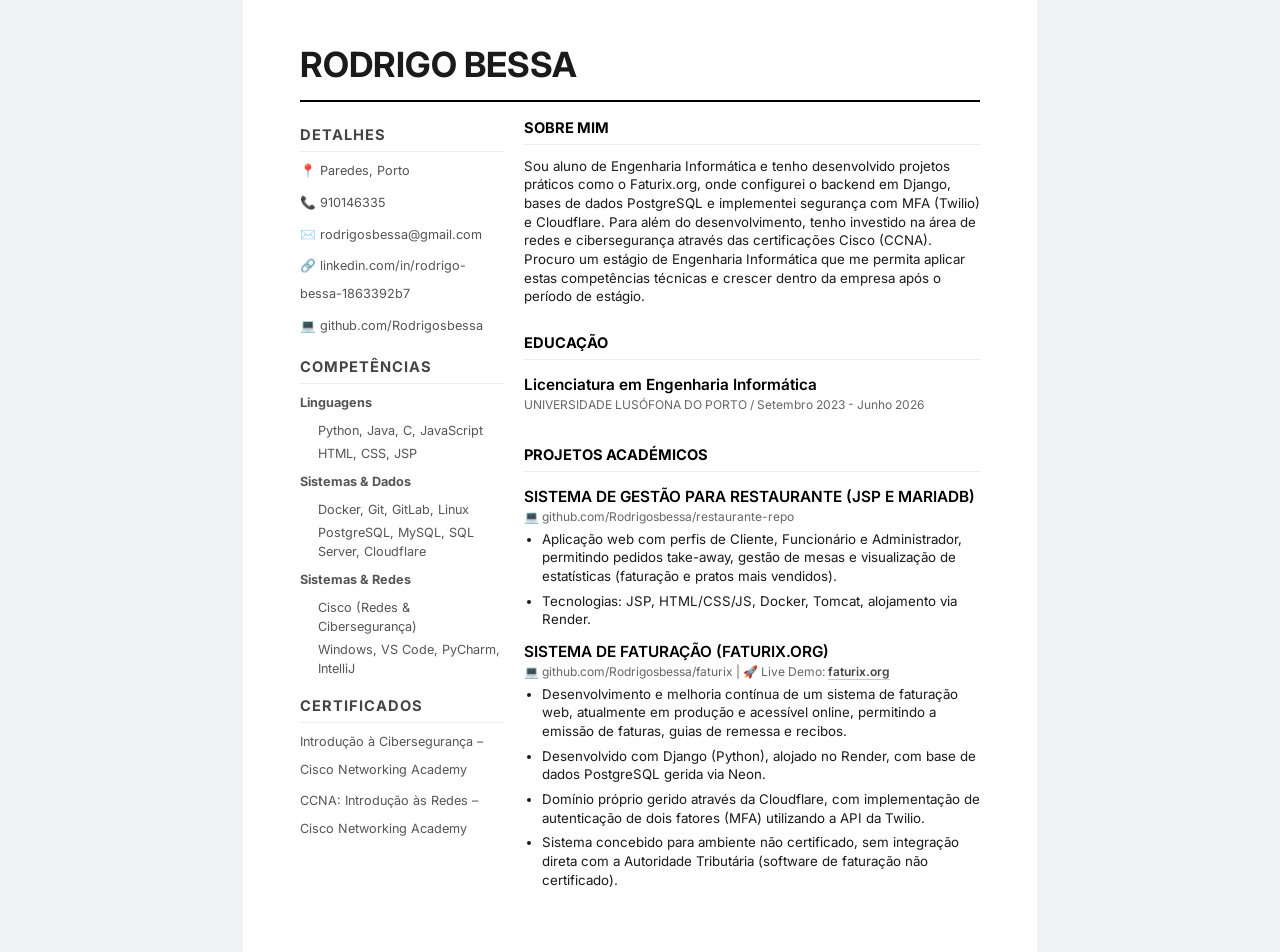
==== pt.html @ 995ffd6c "Melhorias no curriculo" ====
<!DOCTYPE html>
<html lang="en">
<head>
    <meta charset="UTF-8">
    <meta name="viewport" content="width=device-width, initial-scale=1.0">
    <title>Rodrigo Bessa - Currículo</title>
    <link rel="stylesheet" href="style.css">
</head>
<body>
    <div class="container">
        <header>
            <h1>RODRIGO BESSA</h1>
        </header>

        <div class="content">
            <aside class="sidebar">
                <section>
                    <h3>DETALHES</h3>
                    <p>📍 Paredes, Porto</p>
                    <p>📞 910146335</p>
                    <p>✉️ rodrigosbessa@gmail.com</p>
                    <p>🔗 linkedin.com/in/rodrigo-bessa-1863392b7</p>
                    <p>💻 github.com/Rodrigosbessa</p> 
                </section>

                <section>
                    <h3>COMPETÊNCIAS</h3>
                    
                    <p><strong>Linguagens</strong></p>
                    <ul>
                        <li>Python, Java, C, JavaScript</li>
                        <li>HTML, CSS, JSP</li>
                    </ul>

                    <p><strong>Sistemas & Dados</strong></p>
                    <ul>
                        <li>Docker, Git, GitLab, Linux</li>
                        <li>PostgreSQL, MySQL, SQL Server, Cloudflare</li>
                    </ul>

                    <p><strong>Sistemas & Redes</strong></p>
                    <ul>
                        <li>Cisco (Redes & Cibersegurança)</li>
                        <li>Windows, VS Code, PyCharm, IntelliJ</li>
                    </ul>
                </section>

                <section>
                    <h3>CERTIFICADOS</h3>
                    <p>Introdução à Cibersegurança – Cisco Networking Academy</p>
                    <p>CCNA: Introdução às Redes – Cisco Networking Academy</p>
                </section>
            </aside>

            <main class="main-content">
                <section>
                    <h3>SOBRE MIM</h3>
                    <p>
                        Sou aluno de Engenharia Informática e tenho desenvolvido projetos práticos como o Faturix.org, onde configurei o backend em Django, bases de dados PostgreSQL e implementei segurança com MFA (Twilio) e Cloudflare. Para além do desenvolvimento, tenho investido na área de redes e cibersegurança através das certificações Cisco (CCNA). Procuro um estágio de Engenharia Informática que me permita aplicar estas competências técnicas e crescer dentro da empresa após o período de estágio.
                    </p>
                </section>

                <section>
                    <h3>EDUCAÇÃO</h3>
                    <div class="entry">
                        <span class="title">Licenciatura em Engenharia Informática</span>
                        <p class="subtitle">UNIVERSIDADE LUSÓFONA DO PORTO / Setembro 2023 - Junho 2026</p>
                    </div>
                </section>

                <section>
                    <h3>PROJETOS ACADÉMICOS</h3>
                    <div class="entry">
                        <span class="title">SISTEMA DE GESTÃO PARA RESTAURANTE (JSP E MARIADB)</span>
                        <p class="subtitle">💻 github.com/Rodrigosbessa/restaurante-repo</p>
                        <ul>
                            <li>Aplicação web com perfis de Cliente, Funcionário e Administrador, permitindo pedidos take-away, gestão de mesas e visualização de estatísticas (faturação e pratos mais vendidos).</li>
                            <li>Tecnologias: JSP, HTML/CSS/JS, Docker, Tomcat, alojamento via Render.</li>
                        </ul>
                    </div>

                    <div class="entry">
                        <span class="title">SISTEMA DE FATURAÇÃO (FATURIX.ORG)</span>
                        <p class="subtitle">💻 github.com/Rodrigosbessa/faturix | 🚀 Live Demo: 
                            <a href="https://faturix.org" target="_blank">faturix.org</a>
                        </p>
                        <ul>
                            <li>Desenvolvimento e melhoria contínua de um sistema de faturação web, atualmente em produção e acessível online, permitindo a emissão de faturas, guias de remessa e recibos.</li>
                            <li>Desenvolvido com Django (Python), alojado no Render, com base de dados PostgreSQL gerida via Neon.</li>
                            <li>Domínio próprio gerido através da Cloudflare, com implementação de autenticação de dois fatores (MFA) utilizando a API da Twilio.</li>
                            <li>Sistema concebido para ambiente não certificado, sem integração direta com a Autoridade Tributária (software de faturação não certificado).</li>
                        </ul>
                    </div>
                </section>
            </main>
        </div>
    </div>
</body>
</html>
---- style.css ----
@import url('https://fonts.googleapis.com/css2?family=Inter:wght@300;400;600;700&display=swap');

* {
    margin: 0;
    padding: 0;
    box-sizing: border-box;
}

body {
    font-family: 'Inter', -apple-system, sans-serif;
    background-color: #f0f2f5;
    color: #1a1a1a;
    line-height: 1.5;
}
.container {
    width: 210mm;
    background: #fff;
    margin: 0 auto;
    padding: 10mm 15mm;
    display: block;
}

header {
    border-bottom: 2px solid #000;
    margin-bottom: 10px;
    padding-bottom: 10px;
}

header h1 {
    font-size: 26pt;
    font-weight: 700;
}

.content {
    display: flex;
    gap: 20px;
    align-items: flex-start; 
    width: 100%;
}

.sidebar {
    flex: 0 0 30%;
    display: flex;
    flex-direction: column;
    justify-content: flex-start;
}

.sidebar h3 {
    font-size: 11pt;
    font-weight: 700;
    text-transform: uppercase;
    letter-spacing: 1px;
    margin-top: 12px; 
    margin-bottom: 5px;
    color: #444;
}

.sidebar p, .sidebar li {
    font-size: 9.5pt;
    margin-bottom: 4px;
    list-style: none;
    color: #555;
}
.sidebar p {
    line-height: 2.2;
}

.main-content {
    flex: 1;
    display: flex;
    flex-direction: column;
    justify-content: flex-start; 
}

.main-content section {
    margin-bottom: 15px;
}
h3 {
    font-size: 11pt;
    font-weight: 700;
    border-bottom: 1.5px solid #eee;
    padding-bottom: 5px;
    margin-bottom: 12px;
    margin-top: 5px;     
    text-transform: uppercase;
    color: #000;
}

.main-content p, .main-content li {
    font-size: 10pt;
    margin-bottom: 6px; 
    line-height: 1.4;
}

.entry {
    margin-bottom: 10px;
}

.entry .title {
    font-weight: 600;
    font-size: 11.5pt;
    color: #000;
}

.entry .subtitle {
    color: #666;
    font-size: 9pt;
    font-weight: 400;
    margin-bottom: 4px;
    display: block;
}

ul {
    margin-bottom: 5px;
    padding-left: 18px;
}

@media print {
    body { background: white; padding: 0; margin: 0; }
    .container { 
        box-shadow: none; 
        margin: 0; 
        width: 100%; 
        height: 100vh;
        padding: 15mm; 
    }
}

.entry .subtitle a {
    color: #444; /* Cor escura para parecer texto normal */
    font-weight: 600; /* Um pouco de negrito para destacar */
    text-decoration: none;
    border-bottom: 1px solid #ccc; /* Um sublinhado discreto */
}

.entry .subtitle a:hover {
    color: #000;
    border-bottom: 1px solid #000;
}
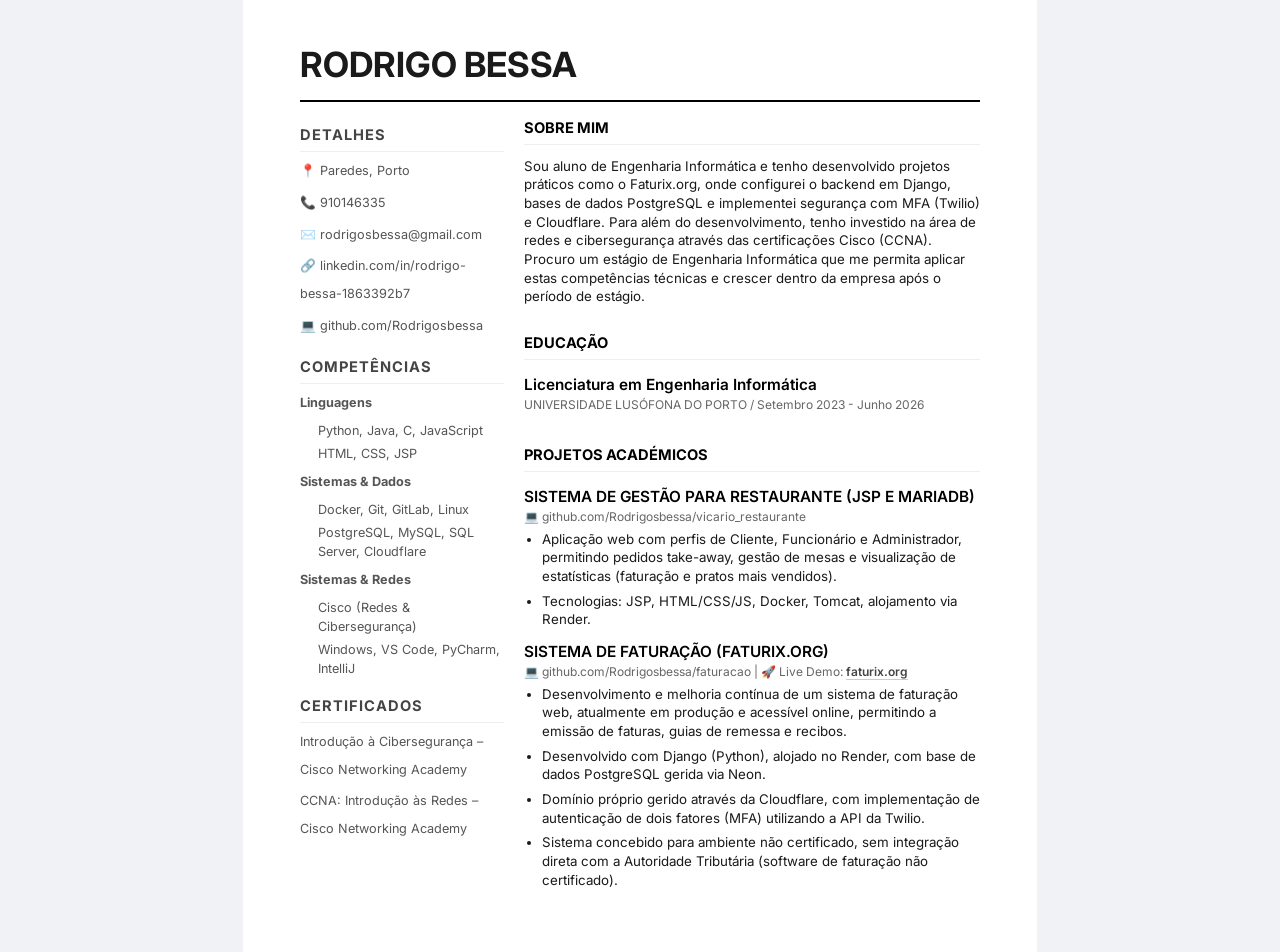
==== commit 91d8cbd8: "Corrigir um erro" ====
--- a/pt.html
+++ b/pt.html
@@ -72,7 +72,7 @@
                     <h3>PROJETOS ACADÉMICOS</h3>
                     <div class="entry">
                         <span class="title">SISTEMA DE GESTÃO PARA RESTAURANTE (JSP E MARIADB)</span>
-                        <p class="subtitle">💻 github.com/Rodrigosbessa/restaurante-repo</p>
+                        <p class="subtitle">💻 github.com/Rodrigosbessa/vicario_restaurante</p>
                         <ul>
                             <li>Aplicação web com perfis de Cliente, Funcionário e Administrador, permitindo pedidos take-away, gestão de mesas e visualização de estatísticas (faturação e pratos mais vendidos).</li>
                             <li>Tecnologias: JSP, HTML/CSS/JS, Docker, Tomcat, alojamento via Render.</li>
@@ -81,7 +81,7 @@
 
                     <div class="entry">
                         <span class="title">SISTEMA DE FATURAÇÃO (FATURIX.ORG)</span>
-                        <p class="subtitle">💻 github.com/Rodrigosbessa/faturix | 🚀 Live Demo: 
+                        <p class="subtitle">💻 github.com/Rodrigosbessa/faturacao | 🚀 Live Demo: 
                             <a href="https://faturix.org" target="_blank">faturix.org</a>
                         </p>
                         <ul>
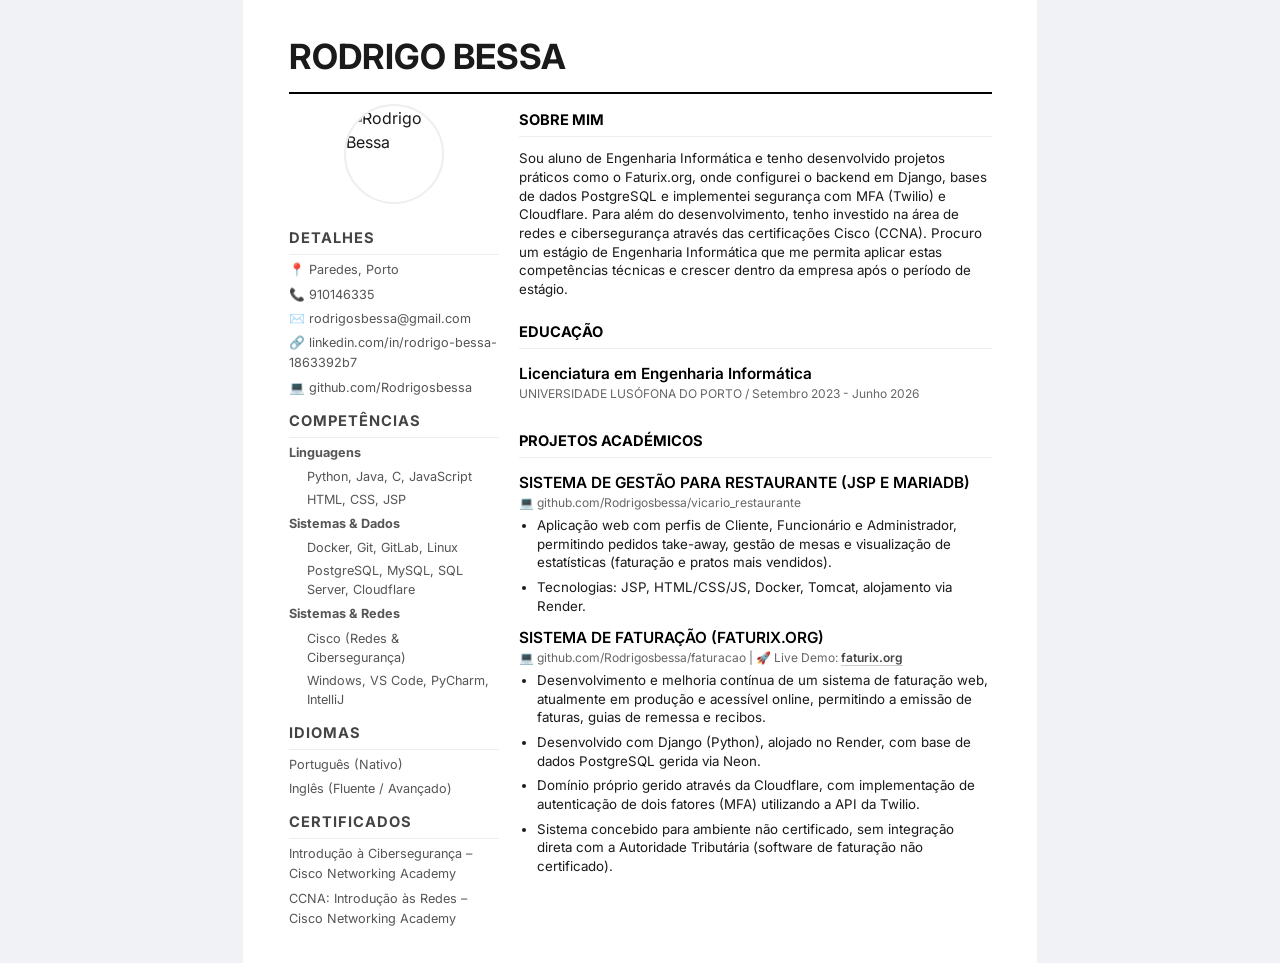
==== commit 38290caf: "Adicionar foto de perfil, e colocar a secção das linguas" ====
--- a/pt.html
+++ b/pt.html
@@ -14,6 +14,9 @@
 
         <div class="content">
             <aside class="sidebar">
+                <div class="profile-container">
+                    <img src="foto.jpg" alt="Rodrigo Bessa" class="profile-img">
+                </div>
                 <section>
                     <h3>DETALHES</h3>
                     <p>📍 Paredes, Porto</p>
@@ -43,6 +46,12 @@
                         <li>Cisco (Redes & Cibersegurança)</li>
                         <li>Windows, VS Code, PyCharm, IntelliJ</li>
                     </ul>
+                </section>
+
+                <section>
+                    <h3>IDIOMAS</h3>
+                    <p>Português (Nativo)</p>
+                    <p>Inglês (Fluente / Avançado)</p>
                 </section>
 
                 <section>
--- a/style.css
+++ b/style.css
@@ -16,7 +16,7 @@
     width: 210mm;
     background: #fff;
     margin: 0 auto;
-    padding: 10mm 15mm;
+    padding: 8mm 12mm;
     display: block;
 }
 
@@ -50,7 +50,7 @@
     font-weight: 700;
     text-transform: uppercase;
     letter-spacing: 1px;
-    margin-top: 12px; 
+    margin-top: 8px; 
     margin-bottom: 5px;
     color: #444;
 }
@@ -62,7 +62,7 @@
     color: #555;
 }
 .sidebar p {
-    line-height: 2.2;
+    line-height: 1.6;
 }
 
 .main-content {
@@ -73,7 +73,7 @@
 }
 
 .main-content section {
-    margin-bottom: 15px;
+    margin-bottom: 12px;
 }
 h3 {
     font-size: 11pt;
@@ -127,13 +127,34 @@
 }
 
 .entry .subtitle a {
-    color: #444; /* Cor escura para parecer texto normal */
-    font-weight: 600; /* Um pouco de negrito para destacar */
+    color: #444;
+    font-weight: 600;
     text-decoration: none;
-    border-bottom: 1px solid #ccc; /* Um sublinhado discreto */
+    border-bottom: 1px solid #ccc; 
 }
 
 .entry .subtitle a:hover {
     color: #000;
     border-bottom: 1px solid #000;
+}
+
+.profile-container {
+    display: flex;
+    justify-content: center;
+    align-items: center;
+    margin-bottom: 15px;
+    width: 100%;
+}
+
+.profile-img {
+    width: 100px;         
+    height: 100px;
+    border-radius: 50%;  
+    object-fit: cover;     
+    border: 2px solid #eee; 
+
+}
+
+.sidebar section {
+    margin-bottom: 10pxd; 
 }
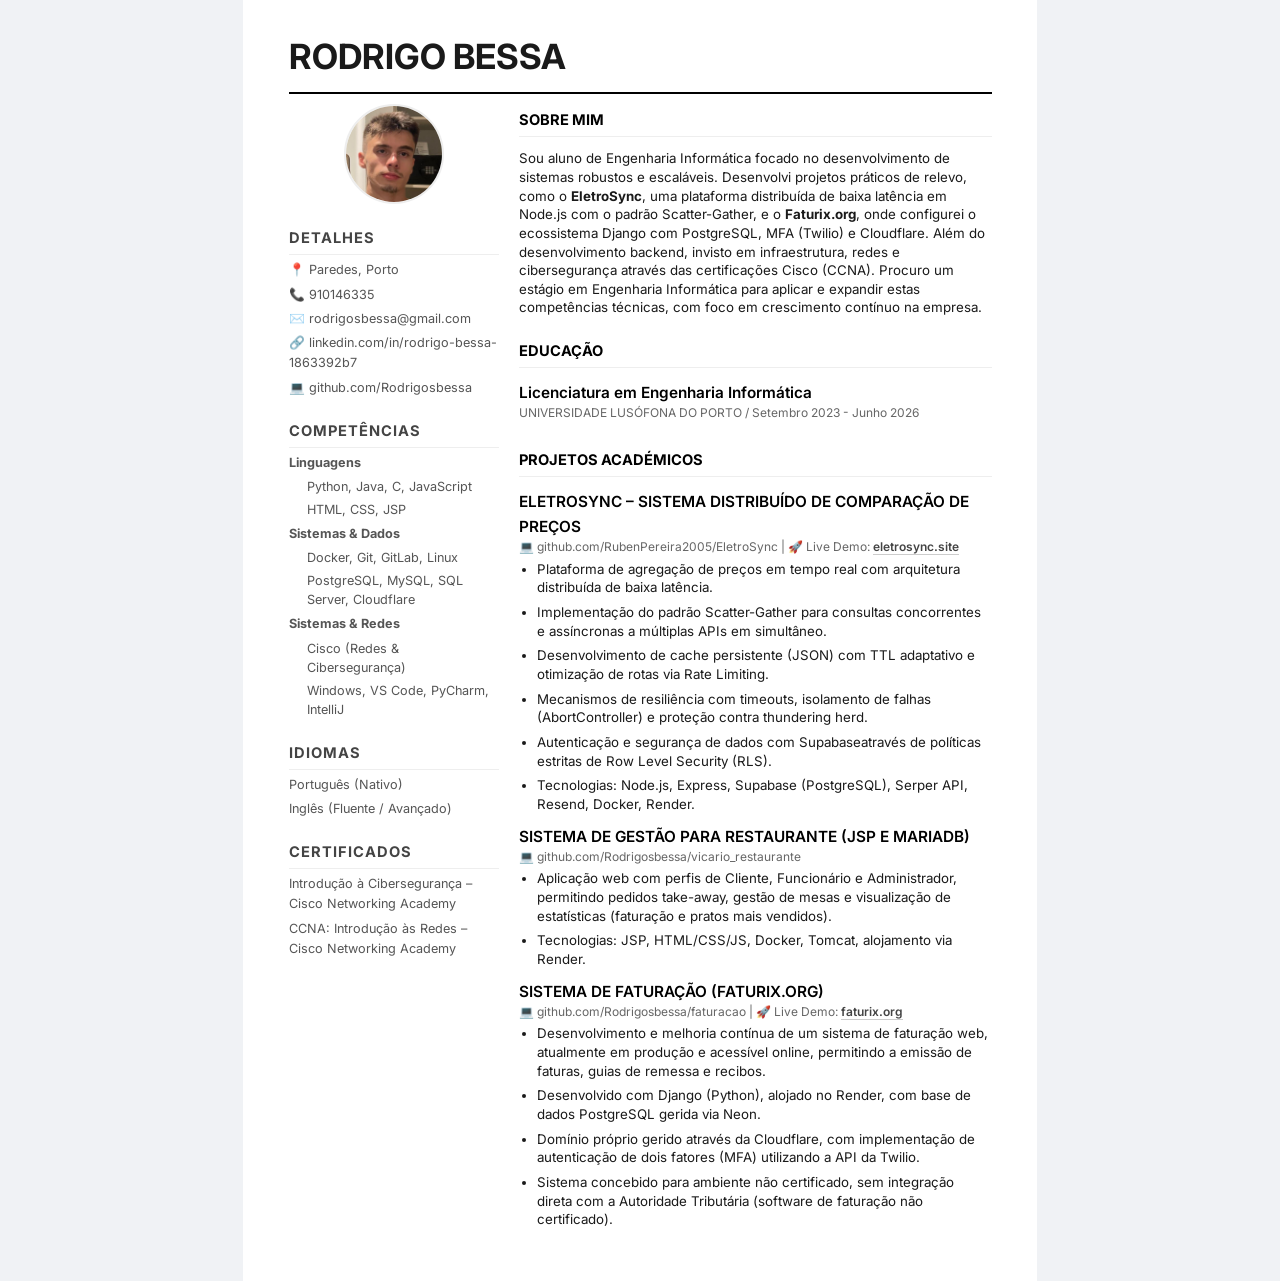
==== commit a3a873e9: "Adicionar eletrosync" ====
--- a/pt.html
+++ b/pt.html
@@ -65,7 +65,7 @@
                 <section>
                     <h3>SOBRE MIM</h3>
                     <p>
-                        Sou aluno de Engenharia Informática e tenho desenvolvido projetos práticos como o Faturix.org, onde configurei o backend em Django, bases de dados PostgreSQL e implementei segurança com MFA (Twilio) e Cloudflare. Para além do desenvolvimento, tenho investido na área de redes e cibersegurança através das certificações Cisco (CCNA). Procuro um estágio de Engenharia Informática que me permita aplicar estas competências técnicas e crescer dentro da empresa após o período de estágio.
+                        Sou aluno de Engenharia Informática focado no desenvolvimento de sistemas robustos e escaláveis. Desenvolvi projetos práticos de relevo, como o <strong>EletroSync</strong>, uma plataforma distribuída de baixa latência em Node.js com o padrão Scatter-Gather, e o <strong>Faturix.org</strong>, onde configurei o ecossistema Django com PostgreSQL, MFA (Twilio) e Cloudflare. Além do desenvolvimento backend, invisto em infraestrutura, redes e cibersegurança através das certificações Cisco (CCNA). Procuro um estágio em Engenharia Informática para aplicar e expandir estas competências técnicas, com foco em crescimento contínuo na empresa.
                     </p>
                 </section>
 
@@ -80,6 +80,20 @@
                 <section>
                     <h3>PROJETOS ACADÉMICOS</h3>
                     <div class="entry">
+                        <span class="title">ELETROSYNC – SISTEMA DISTRIBUÍDO DE COMPARAÇÃO DE PREÇOS</span>
+                        <p class="subtitle">💻 github.com/RubenPereira2005/EletroSync | 🚀 Live Demo: 
+                            <a href="https://eletrosync.site" target="_blank">eletrosync.site</a>
+                        </p>
+                        <ul>
+                            <li>Plataforma de agregação de preços em tempo real com arquitetura distribuída de baixa latência.</li>
+                            <li>Implementação do padrão Scatter-Gather para consultas concorrentes e assíncronas a múltiplas APIs em simultâneo.</li>
+                            <li>Desenvolvimento de cache persistente (JSON) com TTL adaptativo e otimização de rotas via Rate Limiting.</li>
+                            <li>Mecanismos de resiliência com timeouts, isolamento de falhas (AbortController) e proteção contra thundering herd.</li>
+                            <li>Autenticação e segurança de dados com Supabaseatravés de políticas estritas de Row Level Security (RLS).</li>
+                            <li>Tecnologias: Node.js, Express, Supabase (PostgreSQL), Serper API, Resend, Docker, Render.</li>
+                        </ul>
+                    </div>
+                    <div class="entry">
                         <span class="title">SISTEMA DE GESTÃO PARA RESTAURANTE (JSP E MARIADB)</span>
                         <p class="subtitle">💻 github.com/Rodrigosbessa/vicario_restaurante</p>
                         <ul>
@@ -87,7 +101,6 @@
                             <li>Tecnologias: JSP, HTML/CSS/JS, Docker, Tomcat, alojamento via Render.</li>
                         </ul>
                     </div>
-
                     <div class="entry">
                         <span class="title">SISTEMA DE FATURAÇÃO (FATURIX.ORG)</span>
                         <p class="subtitle">💻 github.com/Rodrigosbessa/faturacao | 🚀 Live Demo: 
--- a/style.css
+++ b/style.css
@@ -1,4 +1,4 @@
-@import url('https://fonts.googleapis.com/css2?family=Inter:wght@300;400;600;700&display=swap');
+@import url('https://fonts.googleapis.com/css2?family=Inter:wght=300;400;600;700&display=swap');
 
 * {
     margin: 0;
@@ -12,6 +12,7 @@
     color: #1a1a1a;
     line-height: 1.5;
 }
+
 .container {
     width: 210mm;
     background: #fff;
@@ -61,6 +62,7 @@
     list-style: none;
     color: #555;
 }
+
 .sidebar p {
     line-height: 1.6;
 }
@@ -75,6 +77,7 @@
 .main-content section {
     margin-bottom: 12px;
 }
+
 h3 {
     font-size: 11pt;
     font-weight: 700;
@@ -94,6 +97,9 @@
 
 .entry {
     margin-bottom: 10px;
+    /* Removido o avoid global para permitir que projetos longos quebrem a linha se necessário */
+    page-break-inside: auto;
+    break-inside: auto;
 }
 
 .entry .title {
@@ -115,17 +121,6 @@
     padding-left: 18px;
 }
 
-@media print {
-    body { background: white; padding: 0; margin: 0; }
-    .container { 
-        box-shadow: none; 
-        margin: 0; 
-        width: 100%; 
-        height: 100vh;
-        padding: 15mm; 
-    }
-}
-
 .entry .subtitle a {
     color: #444;
     font-weight: 600;
@@ -152,9 +147,63 @@
     border-radius: 50%;  
     object-fit: cover;     
     border: 2px solid #eee; 
-
 }
 
 .sidebar section {
-    margin-bottom: 10pxd; 
+    margin-bottom: 10px; 
+}
+
+/* ==========================================================================
+   CONFIGURAÇÃO REFORÇADA PARA IMPRESSÃO / GUARDAR PDF
+   ========================================================================== */
+@page {
+    size: A4;
+    margin: 8mm 10mm; /* Controla as margens físicas da folha gerada pelo browser */
+}
+
+@media print {
+    body { 
+        background: white; 
+        padding: 0; 
+        margin: 0; 
+        line-height: 1.3; /* Tornou o texto ligeiramente mais compacto */
+    }
+    .container { 
+        box-shadow: none; 
+        margin: 0; 
+        width: 100%; 
+        height: auto; 
+        padding: 0; 
+    }
+    header {
+        margin-bottom: 4px;
+        padding-bottom: 2px;
+    }
+    header h1 {
+        font-size: 24pt; /* Reduzido de 26pt para ganhar uma linha inteira no topo */
+    }
+    .main-content section {
+        margin-bottom: 6px; /* Encolheu o espaço entre secções */
+    }
+    h3 {
+        margin-bottom: 8px;
+        margin-top: 2px;
+    }
+    .entry {
+        margin-bottom: 5px;
+    }
+    .entry .title {
+        font-size: 11pt; /* Reduzido ligeiramente para evitar quebras de linha nos títulos */
+    }
+    .main-content p, .main-content li {
+        font-size: 9.5pt; /* Reduzido de 10pt para 9.5pt apenas na impressão */
+        margin-bottom: 2px; 
+    }
+    .profile-container {
+        margin-bottom: 4px;
+    }
+    .profile-img {
+        width: 85px; /* Reduzido de 100px para compactar a barra lateral verticalmente */
+        height: 85px;
+    }
 }
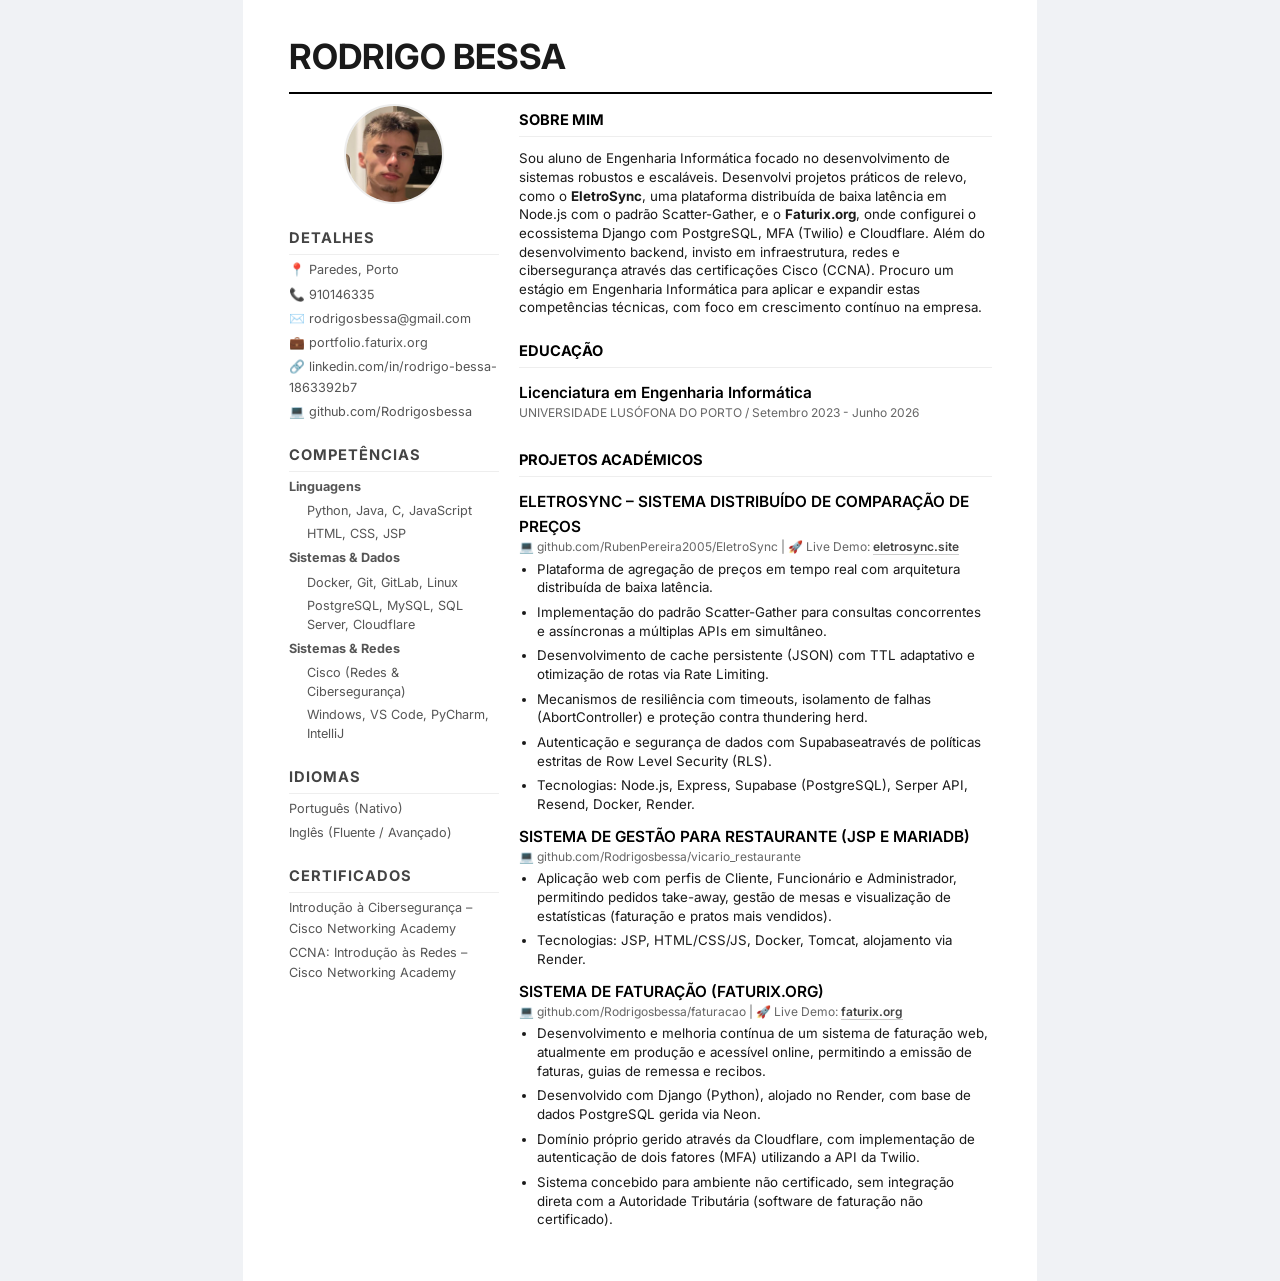
==== commit 6685e7bb: "Adicionar portfolio" ====
--- a/pt.html
+++ b/pt.html
@@ -21,9 +21,10 @@
                     <h3>DETALHES</h3>
                     <p>📍 Paredes, Porto</p>
                     <p>📞 910146335</p>
-                    <p>✉️ rodrigosbessa@gmail.com</p>
-                    <p>🔗 linkedin.com/in/rodrigo-bessa-1863392b7</p>
-                    <p>💻 github.com/Rodrigosbessa</p> 
+                    <p>✉️ rodrigosbessa@gmail.com</a></p>
+                    <p>💼 <a href="https://portfolio.faturix.org" target="_blank">portfolio.faturix.org</a></p>
+                    <p>🔗 <a href="https://linkedin.com/in/rodrigo-bessa-1863392b7" target="_blank">linkedin.com/in/rodrigo-bessa-1863392b7</a></p>
+                    <p>💻 <a href="https://github.com/Rodrigosbessa" target="_blank">github.com/Rodrigosbessa</a></p>
                 </section>
 
                 <section>
--- a/style.css
+++ b/style.css
@@ -97,7 +97,6 @@
 
 .entry {
     margin-bottom: 10px;
-    /* Removido o avoid global para permitir que projetos longos quebrem a linha se necessário */
     page-break-inside: auto;
     break-inside: auto;
 }
@@ -153,12 +152,9 @@
     margin-bottom: 10px; 
 }
 
-/* ==========================================================================
-   CONFIGURAÇÃO REFORÇADA PARA IMPRESSÃO / GUARDAR PDF
-   ========================================================================== */
 @page {
     size: A4;
-    margin: 8mm 10mm; /* Controla as margens físicas da folha gerada pelo browser */
+    margin: 8mm 10mm; 
 }
 
 @media print {
@@ -166,7 +162,7 @@
         background: white; 
         padding: 0; 
         margin: 0; 
-        line-height: 1.3; /* Tornou o texto ligeiramente mais compacto */
+        line-height: 1.3; 
     }
     .container { 
         box-shadow: none; 
@@ -180,10 +176,10 @@
         padding-bottom: 2px;
     }
     header h1 {
-        font-size: 24pt; /* Reduzido de 26pt para ganhar uma linha inteira no topo */
+        font-size: 24pt;
     }
     .main-content section {
-        margin-bottom: 6px; /* Encolheu o espaço entre secções */
+        margin-bottom: 6px; 
     }
     h3 {
         margin-bottom: 8px;
@@ -193,17 +189,19 @@
         margin-bottom: 5px;
     }
     .entry .title {
-        font-size: 11pt; /* Reduzido ligeiramente para evitar quebras de linha nos títulos */
+        font-size: 11pt; 
     }
     .main-content p, .main-content li {
-        font-size: 9.5pt; /* Reduzido de 10pt para 9.5pt apenas na impressão */
+        font-size: 9.5pt; 
         margin-bottom: 2px; 
     }
     .profile-container {
         margin-bottom: 4px;
     }
     .profile-img {
-        width: 85px; /* Reduzido de 100px para compactar a barra lateral verticalmente */
+        width: 85px;
         height: 85px;
     }
-}+}
+
+a { color: inherit; text-decoration: none; }
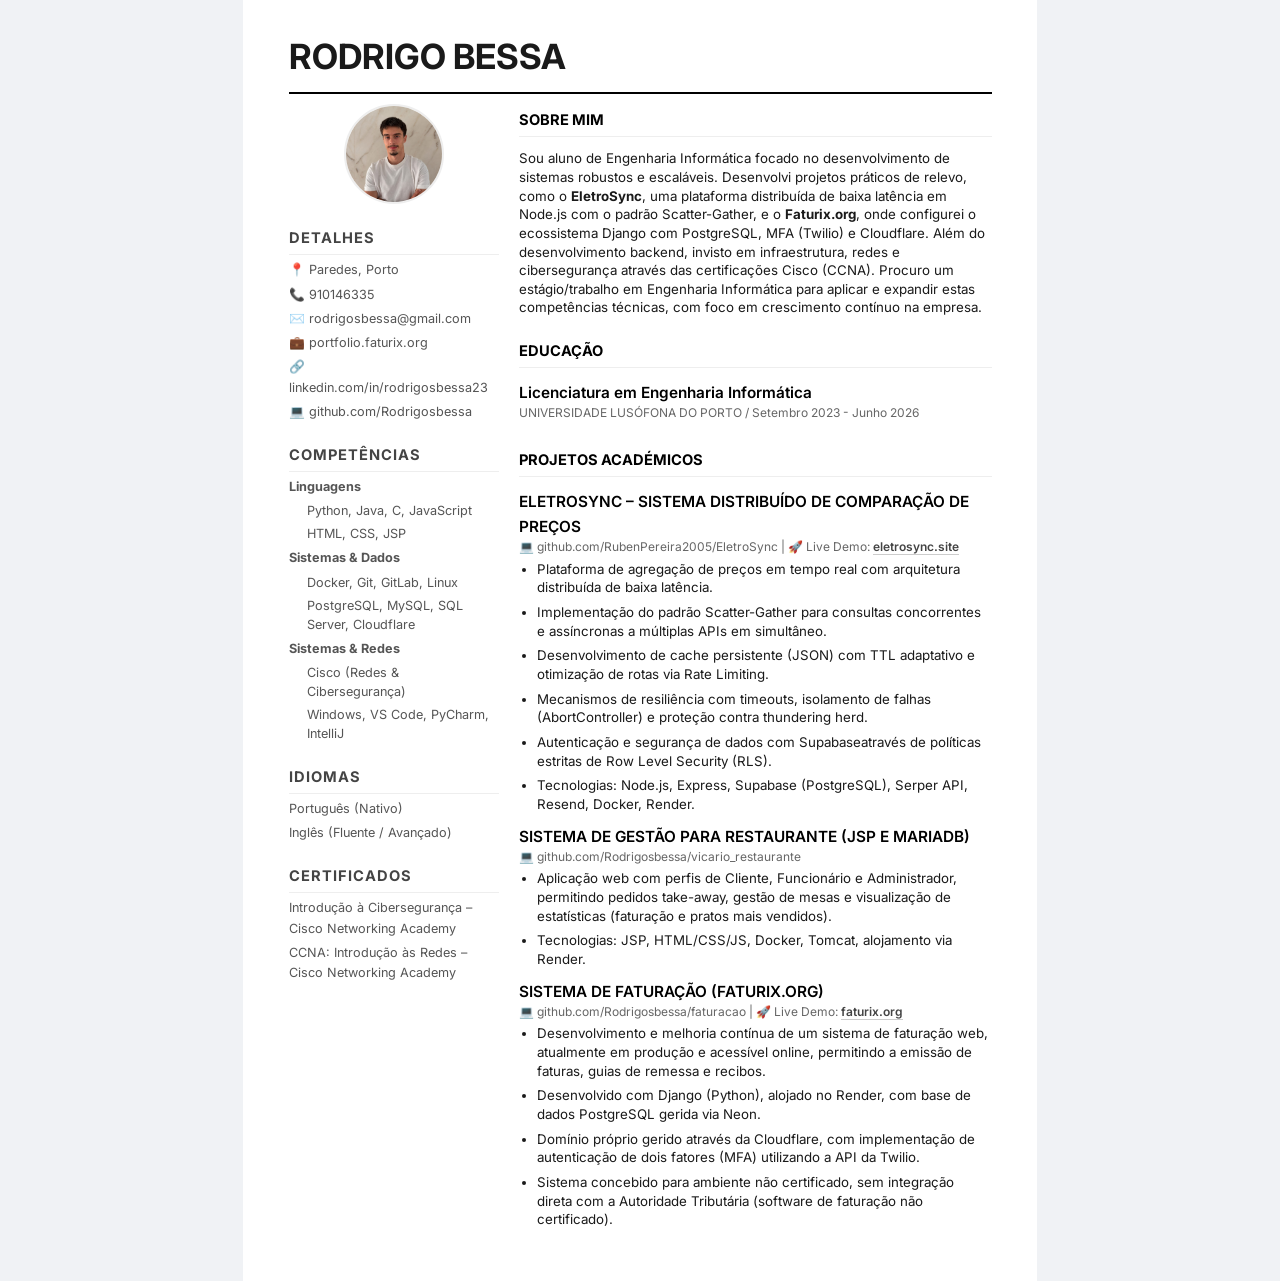
==== commit 10d01456: "Ajustes" ====
--- a/pt.html
+++ b/pt.html
@@ -15,15 +15,15 @@
         <div class="content">
             <aside class="sidebar">
                 <div class="profile-container">
-                    <img src="foto.jpg" alt="Rodrigo Bessa" class="profile-img">
+                    <img src="foto.jpeg" alt="Rodrigo Bessa" class="profile-img">
                 </div>
                 <section>
                     <h3>DETALHES</h3>
                     <p>📍 Paredes, Porto</p>
                     <p>📞 910146335</p>
-                    <p>✉️ rodrigosbessa@gmail.com</a></p>
+                    <p>✉️ <a href="mailto:rodrigosbessa@gmail.com" target="_blank">rodrigosbessa@gmail.com</a></p>
                     <p>💼 <a href="https://portfolio.faturix.org" target="_blank">portfolio.faturix.org</a></p>
-                    <p>🔗 <a href="https://linkedin.com/in/rodrigo-bessa-1863392b7" target="_blank">linkedin.com/in/rodrigo-bessa-1863392b7</a></p>
+                    <p>🔗 <a href="https://www.linkedin.com/in/rodrigosbessa23/" target="_blank">linkedin.com/in/rodrigosbessa23</a></p>
                     <p>💻 <a href="https://github.com/Rodrigosbessa" target="_blank">github.com/Rodrigosbessa</a></p>
                 </section>
 
@@ -66,7 +66,7 @@
                 <section>
                     <h3>SOBRE MIM</h3>
                     <p>
-                        Sou aluno de Engenharia Informática focado no desenvolvimento de sistemas robustos e escaláveis. Desenvolvi projetos práticos de relevo, como o <strong>EletroSync</strong>, uma plataforma distribuída de baixa latência em Node.js com o padrão Scatter-Gather, e o <strong>Faturix.org</strong>, onde configurei o ecossistema Django com PostgreSQL, MFA (Twilio) e Cloudflare. Além do desenvolvimento backend, invisto em infraestrutura, redes e cibersegurança através das certificações Cisco (CCNA). Procuro um estágio em Engenharia Informática para aplicar e expandir estas competências técnicas, com foco em crescimento contínuo na empresa.
+                        Sou aluno de Engenharia Informática focado no desenvolvimento de sistemas robustos e escaláveis. Desenvolvi projetos práticos de relevo, como o <strong>EletroSync</strong>, uma plataforma distribuída de baixa latência em Node.js com o padrão Scatter-Gather, e o <strong>Faturix.org</strong>, onde configurei o ecossistema Django com PostgreSQL, MFA (Twilio) e Cloudflare. Além do desenvolvimento backend, invisto em infraestrutura, redes e cibersegurança através das certificações Cisco (CCNA). Procuro um estágio/trabalho em Engenharia Informática para aplicar e expandir estas competências técnicas, com foco em crescimento contínuo na empresa.
                     </p>
                 </section>
 
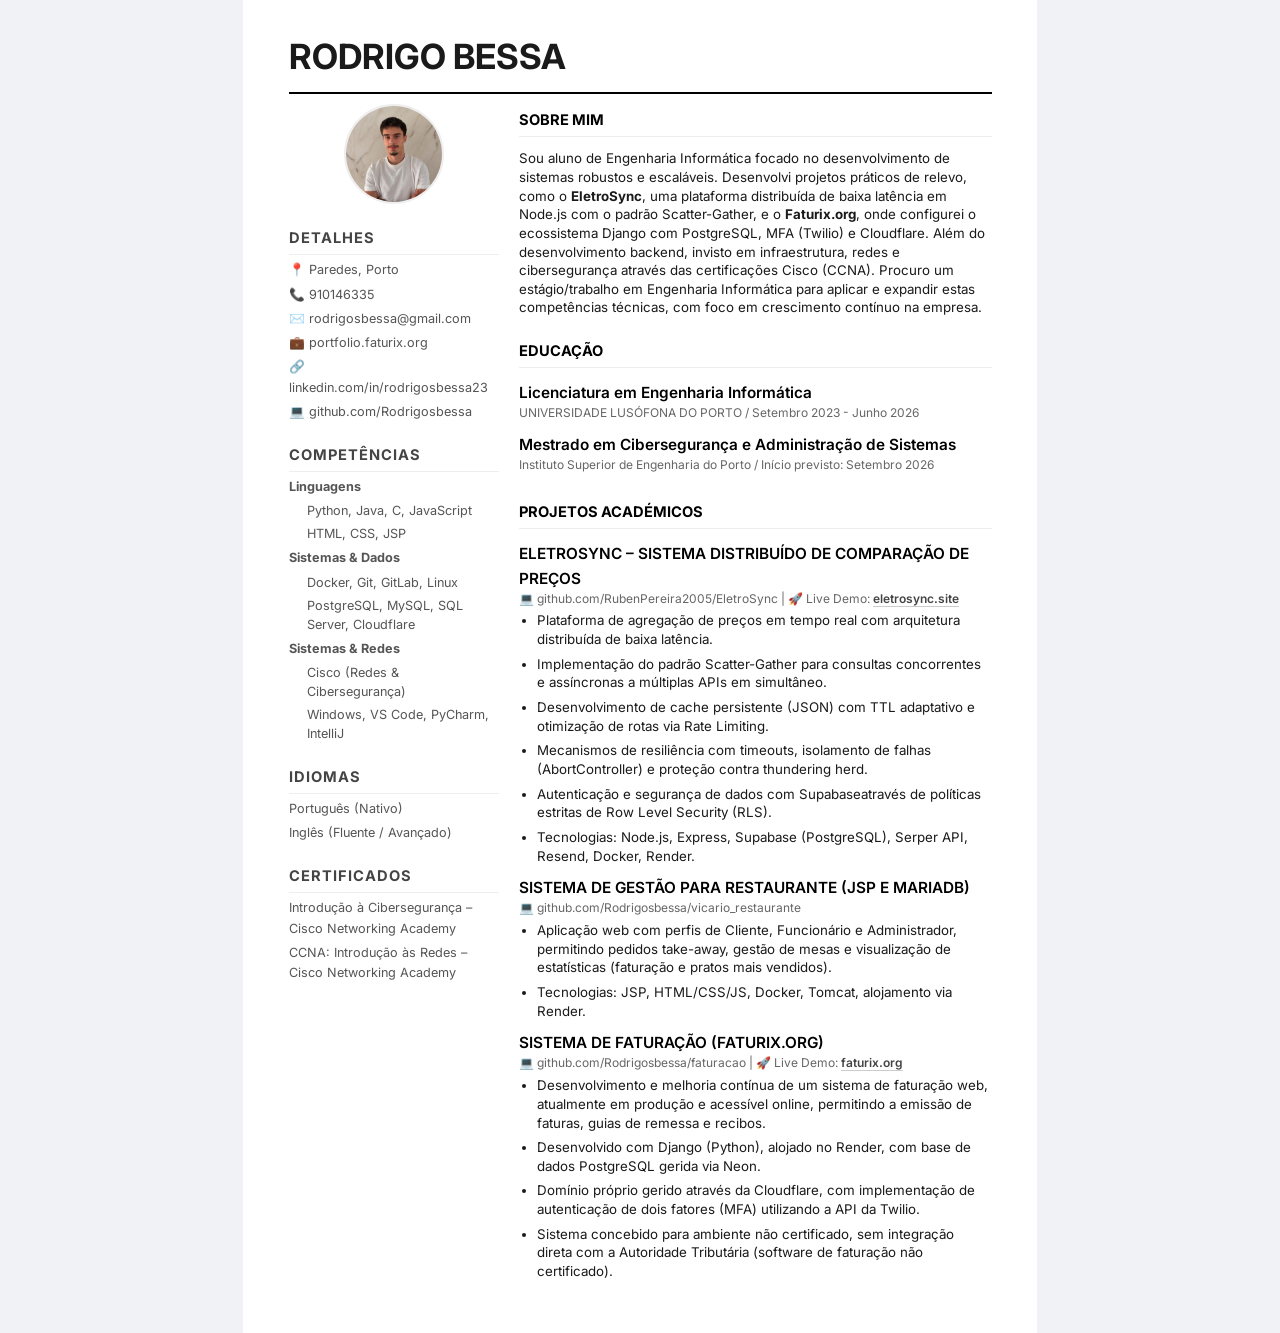
==== commit 90bfbbc7: "Ajustes" ====
--- a/pt.html
+++ b/pt.html
@@ -76,6 +76,10 @@
                         <span class="title">Licenciatura em Engenharia Informática</span>
                         <p class="subtitle">UNIVERSIDADE LUSÓFONA DO PORTO / Setembro 2023 - Junho 2026</p>
                     </div>
+                    <div class="entry">
+                        <span class="title">Mestrado em Cibersegurança e Administração de Sistemas</span>
+                        <p class="subtitle">Instituto Superior de Engenharia do Porto / Início previsto: Setembro 2026</p>
+                    </div>
                 </section>
 
                 <section>
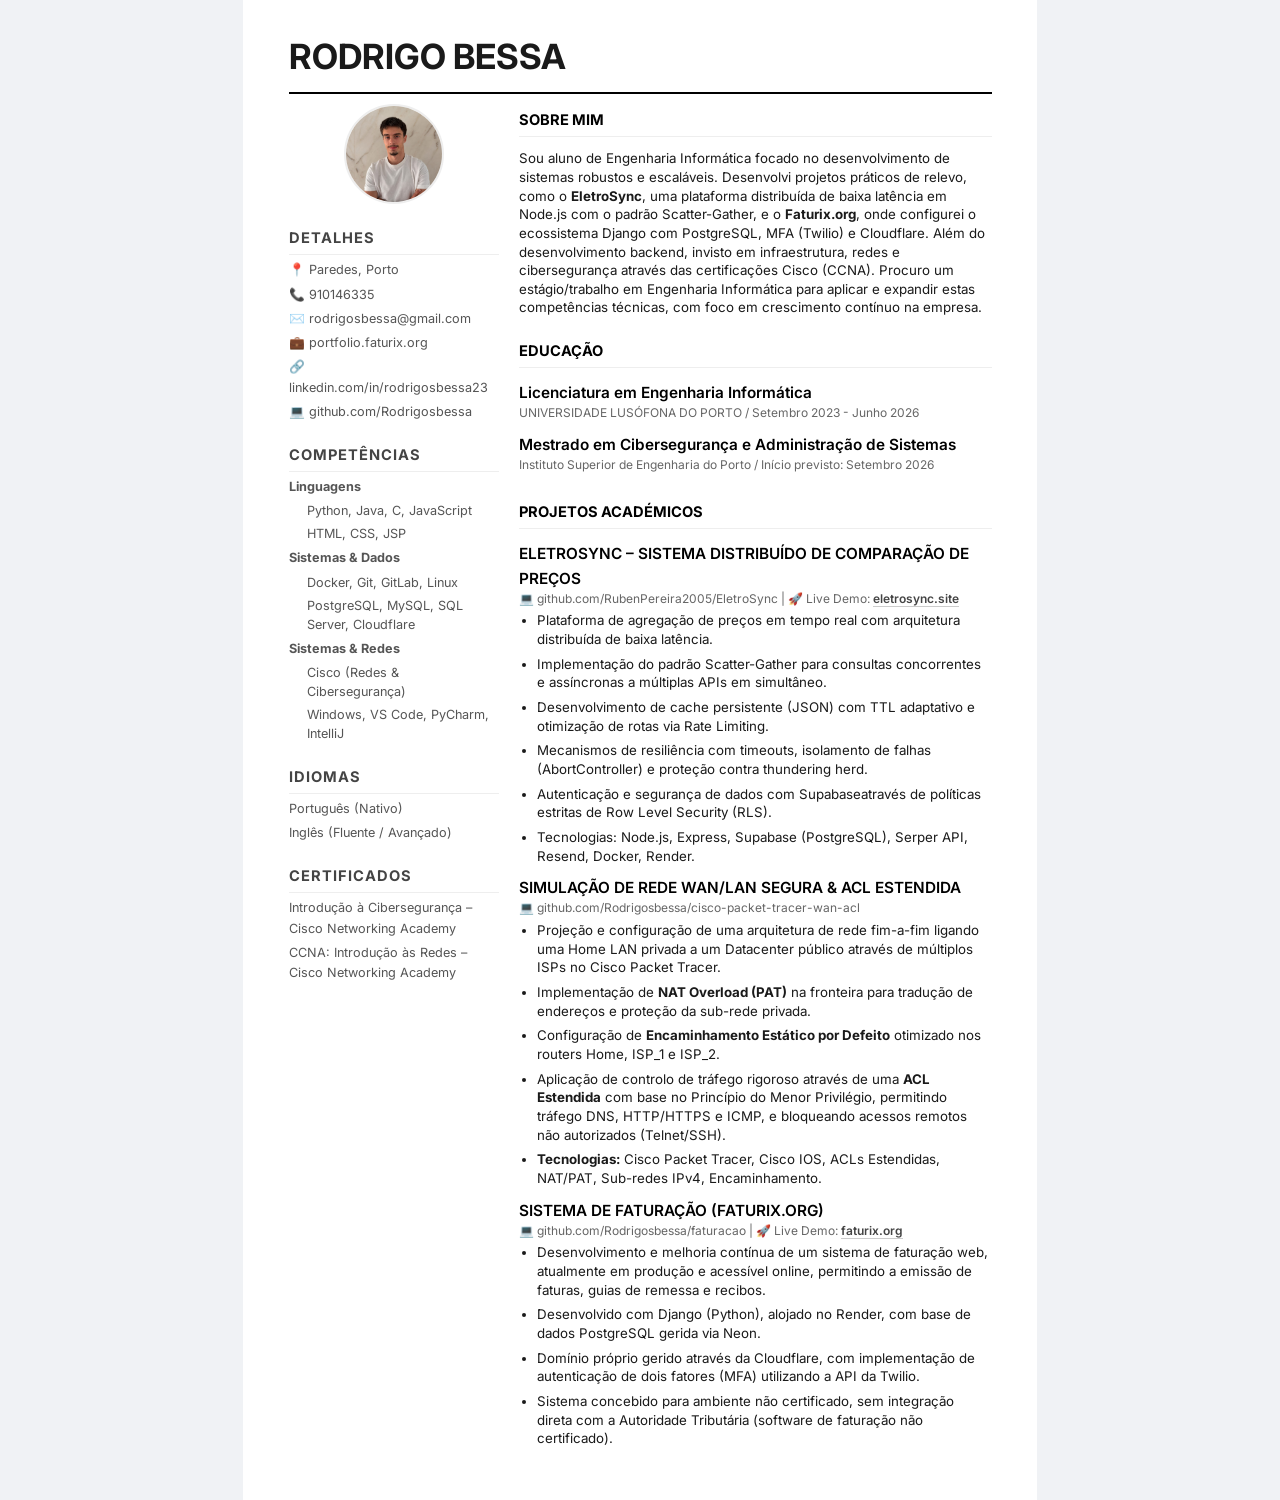
==== commit 78b90371: "Ajustes" ====
--- a/pt.html
+++ b/pt.html
@@ -99,11 +99,14 @@
                         </ul>
                     </div>
                     <div class="entry">
-                        <span class="title">SISTEMA DE GESTÃO PARA RESTAURANTE (JSP E MARIADB)</span>
-                        <p class="subtitle">💻 github.com/Rodrigosbessa/vicario_restaurante</p>
+                        <span class="title">SIMULAÇÃO DE REDE WAN/LAN SEGURA & ACL ESTENDIDA</span>
+                        <p class="subtitle">💻 github.com/Rodrigosbessa/cisco-packet-tracer-wan-acl</p>
                         <ul>
-                            <li>Aplicação web com perfis de Cliente, Funcionário e Administrador, permitindo pedidos take-away, gestão de mesas e visualização de estatísticas (faturação e pratos mais vendidos).</li>
-                            <li>Tecnologias: JSP, HTML/CSS/JS, Docker, Tomcat, alojamento via Render.</li>
+                            <li>Projeção e configuração de uma arquitetura de rede fim-a-fim ligando uma Home LAN privada a um Datacenter público através de múltiplos ISPs no Cisco Packet Tracer.</li>
+                            <li>Implementação de <strong>NAT Overload (PAT)</strong> na fronteira para tradução de endereços e proteção da sub-rede privada.</li>
+                            <li>Configuração de <strong>Encaminhamento Estático por Defeito</strong> otimizado nos routers Home, ISP_1 e ISP_2.</li>
+                            <li>Aplicação de controlo de tráfego rigoroso através de uma <strong>ACL Estendida</strong> com base no Princípio do Menor Privilégio, permitindo tráfego DNS, HTTP/HTTPS e ICMP, e bloqueando acessos remotos não autorizados (Telnet/SSH).</li>
+                            <li><strong>Tecnologias:</strong> Cisco Packet Tracer, Cisco IOS, ACLs Estendidas, NAT/PAT, Sub-redes IPv4, Encaminhamento.</li>
                         </ul>
                     </div>
                     <div class="entry">
